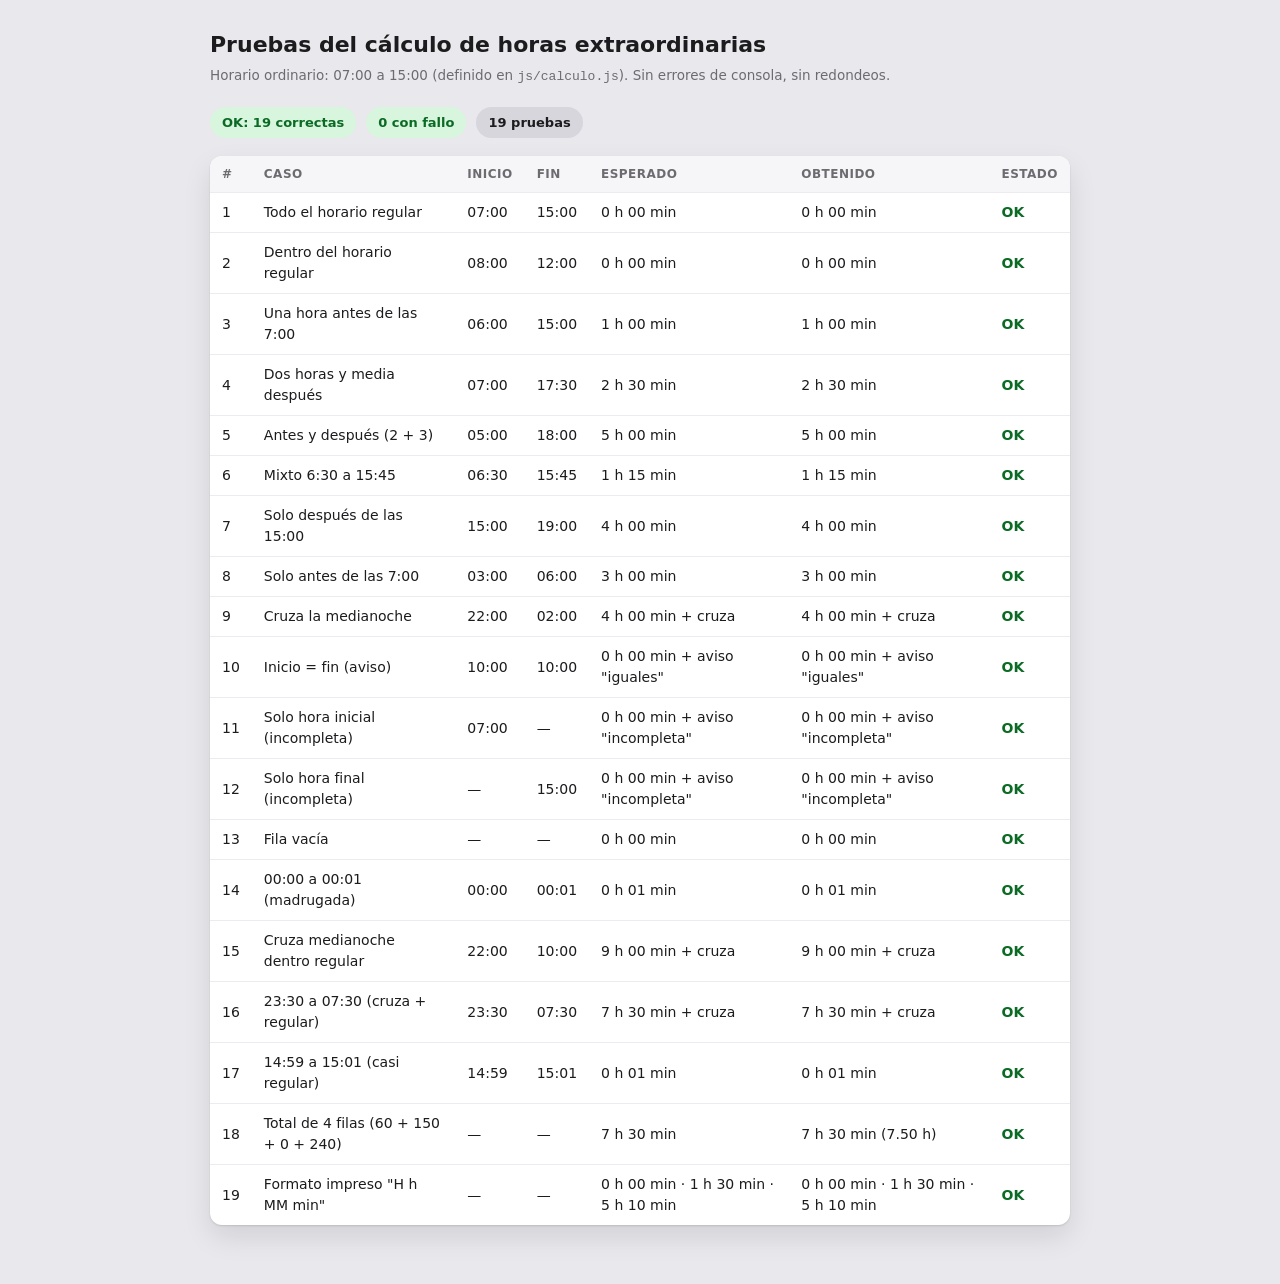
==== tests.html @ 7a3b8f40 "Formulario de horas extraordinarias CSS Herrera: calculo automatico, impresion Carta 1 hoja, offline" ====
<!DOCTYPE html>
<html lang="es-PA">
<head>
<meta charset="utf-8">
<meta name="viewport" content="width=device-width, initial-scale=1">
<title>Pruebas del cálculo — Horas Extraordinarias CSS</title>
<style>
  :root { color-scheme: light dark; }
  body {
    margin: 0; padding: 28px 18px 60px;
    font: 15px/1.5 -apple-system, BlinkMacSystemFont, "Segoe UI", system-ui, sans-serif;
    background: #e8e8ed; color: #1c1c1e;
  }
  main { max-width: 860px; margin: 0 auto; }
  h1 { font-size: 22px; margin: 0 0 4px; }
  p.sub { margin: 0 0 20px; color: #6c6c70; font-size: 13.5px; }
  .resumen { display: flex; gap: 10px; flex-wrap: wrap; margin-bottom: 18px; }
  .pildora { padding: 6px 12px; border-radius: 999px; font-weight: 600; font-size: 13px;
             background: rgba(120,120,128,.16); }
  .pildora.ok { background: #d8f5dd; color: #0b6b25; }
  .pildora.fallo { background: #ffe0dd; color: #a4181a; }
  table { width: 100%; border-collapse: collapse; background: #fff; border-radius: 12px;
          overflow: hidden; box-shadow: 0 1px 2px rgba(0,0,0,.12), 0 12px 28px rgba(0,0,0,.10); }
  th, td { padding: 9px 12px; text-align: left; font-size: 14px; border-bottom: 1px solid #ececf0; }
  th { background: #f6f6f8; font-size: 12px; text-transform: uppercase; letter-spacing: .04em; color: #6c6c70; }
  tr:last-child td { border-bottom: 0; }
  td.num { font-variant-numeric: tabular-nums; }
  .ok { color: #0b6b25; font-weight: 700; }
  .fallo { color: #a4181a; font-weight: 700; }
  code { font-family: ui-monospace, Consolas, monospace; font-size: 13px; }
  @media (prefers-color-scheme: dark) {
    body { background: #1c1c1e; color: #f5f5f7; }
    p.sub { color: #a1a1a6; }
    table { background: #2c2c2e; box-shadow: none; }
    th { background: #3a3a3c; color: #c7c7cc; }
    th, td { border-bottom-color: #3a3a3c; }
    .pildora.ok { background: #103b1c; color: #6ee787; }
    .pildora.fallo { background: #4a1512; color: #ff8a84; }
    .ok { color: #6ee787; } .fallo { color: #ff8a84; }
  }
</style>
</head>
<body>
<main>
  <h1>Pruebas del cálculo de horas extraordinarias</h1>
  <p class="sub">Horario ordinario: 07:00 a 15:00 (definido en <code>js/calculo.js</code>). Sin errores de consola, sin redondeos.</p>
  <div class="resumen" id="resumen"></div>
  <table>
    <thead>
      <tr><th>#</th><th>Caso</th><th>Inicio</th><th>Fin</th><th>Esperado</th><th>Obtenido</th><th>Estado</th></tr>
    </thead>
    <tbody id="cuerpo"></tbody>
  </table>
</main>

<script src="js/calculo.js"></script>
<script>
(function () {
  "use strict";
  var C = window.CalculoHoras;
  var cuerpo = document.getElementById("cuerpo");
  var resumen = document.getElementById("resumen");
  var html = "", n = 0, ok = 0, fallos = 0;

  function min(h, m) { return h * 60 + m; }

  function agregar(nombre, inicio, fin, esperado, opciones) {
    n++;
    opciones = opciones || {};
    var r = C.calcularMinutosExtra(inicio, fin);
    var correcto = (r.minutos === esperado);
    if (opciones.aviso !== undefined) {
      correcto = correcto && (r.aviso === opciones.aviso);
    }
    if (opciones.cruza !== undefined) {
      correcto = correcto && (r.cruzaMedianoche === opciones.cruza);
    }
    correcto ? ok++ : fallos++;
    var esperadoTxt = C.formatearDuracion(esperado) +
      (opciones.aviso ? " + aviso \"" + opciones.aviso + "\"" : "") +
      (opciones.cruza ? " + cruza" : "");
    html += "<tr>" +
      "<td class='num'>" + n + "</td>" +
      "<td>" + nombre + "</td>" +
      "<td class='num'>" + (inicio || "—") + "</td>" +
      "<td class='num'>" + (fin || "—") + "</td>" +
      "<td class='num'>" + esperadoTxt + "</td>" +
      "<td class='num'>" + C.formatearDuracion(r.minutos) +
        (r.aviso ? " + aviso \"" + r.aviso + "\"" : "") +
        (r.cruzaMedianoche ? " + cruza" : "") + "</td>" +
      "<td class='" + (correcto ? "ok" : "fallo") + "'>" + (correcto ? "OK" : "FALLO") + "</td>" +
      "</tr>";
  }

  /* --- Casos pedidos ------------------------------------------------- */
  agregar("Todo el horario regular",        "07:00", "15:00", 0);
  agregar("Dentro del horario regular",     "08:00", "12:00", 0);
  agregar("Una hora antes de las 7:00",     "06:00", "15:00", min(1, 0));
  agregar("Dos horas y media después",      "07:00", "17:30", min(2, 30));
  agregar("Antes y después (2 + 3)",        "05:00", "18:00", min(5, 0));
  agregar("Mixto 6:30 a 15:45",             "06:30", "15:45", min(1, 15));
  agregar("Solo después de las 15:00",      "15:00", "19:00", min(4, 0));
  agregar("Solo antes de las 7:00",         "03:00", "06:00", min(3, 0));
  agregar("Cruza la medianoche",            "22:00", "02:00", min(4, 0), { cruza: true });
  agregar("Inicio = fin (aviso)",           "10:00", "10:00", 0, { aviso: "iguales" });

  /* --- Casos extra de borde ------------------------------------------ */
  agregar("Solo hora inicial (incompleta)", "07:00", "",       0, { aviso: "incompleta" });
  agregar("Solo hora final (incompleta)",   "",      "15:00",  0, { aviso: "incompleta" });
  agregar("Fila vacía",                     "",      "",       0);
  agregar("00:00 a 00:01 (madrugada)",      "00:00", "00:01",  1);
  agregar("Cruza medianoche dentro regular","22:00", "10:00",  min(9, 0), { cruza: true });
  agregar("23:30 a 07:30 (cruza + regular)","23:30", "07:30",  min(7, 30), { cruza: true });
  agregar("14:59 a 15:01 (casi regular)",   "14:59", "15:01",  1);

  /* --- Total de varias filas ---------------------------------------- */
  n++;
  var varias = [
    C.calcularMinutosExtra("06:00", "15:00"),   /* 60   */
    C.calcularMinutosExtra("07:00", "17:30"),   /* 150  */
    C.calcularMinutosExtra("08:00", "12:00"),   /* 0    */
    C.calcularMinutosExtra("22:00", "02:00")    /* 240  */
  ];
  var total = C.sumarMinutosExtra(varias);
  var totalOk = (total === 450);
  totalOk ? ok++ : fallos++;
  html += "<tr>" +
    "<td class='num'>" + n + "</td>" +
    "<td>Total de 4 filas (60 + 150 + 0 + 240)</td>" +
    "<td class='num'>—</td><td class='num'>—</td>" +
    "<td class='num'>" + C.formatearDuracion(450) + "</td>" +
    "<td class='num'>" + C.formatearDuracion(total) + " (" + C.horasDecimales(total) + " h)</td>" +
    "<td class='" + (totalOk ? "ok" : "fallo") + "'>" + (totalOk ? "OK" : "FALLO") + "</td>" +
    "</tr>";

  /* --- Formato impreso ---------------------------------------------- */
  n++;
  var formatoOk = (C.formatearDuracion(0) === "0 h 00 min") &&
                  (C.formatearDuracion(90) === "1 h 30 min") &&
                  (C.formatearDuracion(310) === "5 h 10 min");
  formatoOk ? ok++ : fallos++;
  html += "<tr>" +
    "<td class='num'>" + n + "</td>" +
    "<td>Formato impreso \"H h MM min\"</td>" +
    "<td class='num'>—</td><td class='num'>—</td>" +
    "<td class='num'>0 h 00 min · 1 h 30 min · 5 h 10 min</td>" +
    "<td class='num'>" + C.formatearDuracion(0) + " · " + C.formatearDuracion(90) +
      " · " + C.formatearDuracion(310) + "</td>" +
    "<td class='" + (formatoOk ? "ok" : "fallo") + "'>" + (formatoOk ? "OK" : "FALLO") + "</td>" +
    "</tr>";

  cuerpo.innerHTML = html;
  resumen.innerHTML =
    "<span class='pildora " + (fallos ? "fallo" : "ok") + "'>" +
      (fallos ? "FALLO" : "OK") + ": " + ok + " correctas</span>" +
    "<span class='pildora " + (fallos ? "fallo" : "ok") + "'>" +
      fallos + " con fallo</span>" +
    "<span class='pildora'>" + n + " pruebas</span>";

  document.title = (fallos ? "FALLO" : "OK") + " — Pruebas del cálculo";
})();
</script>
</body>
</html>
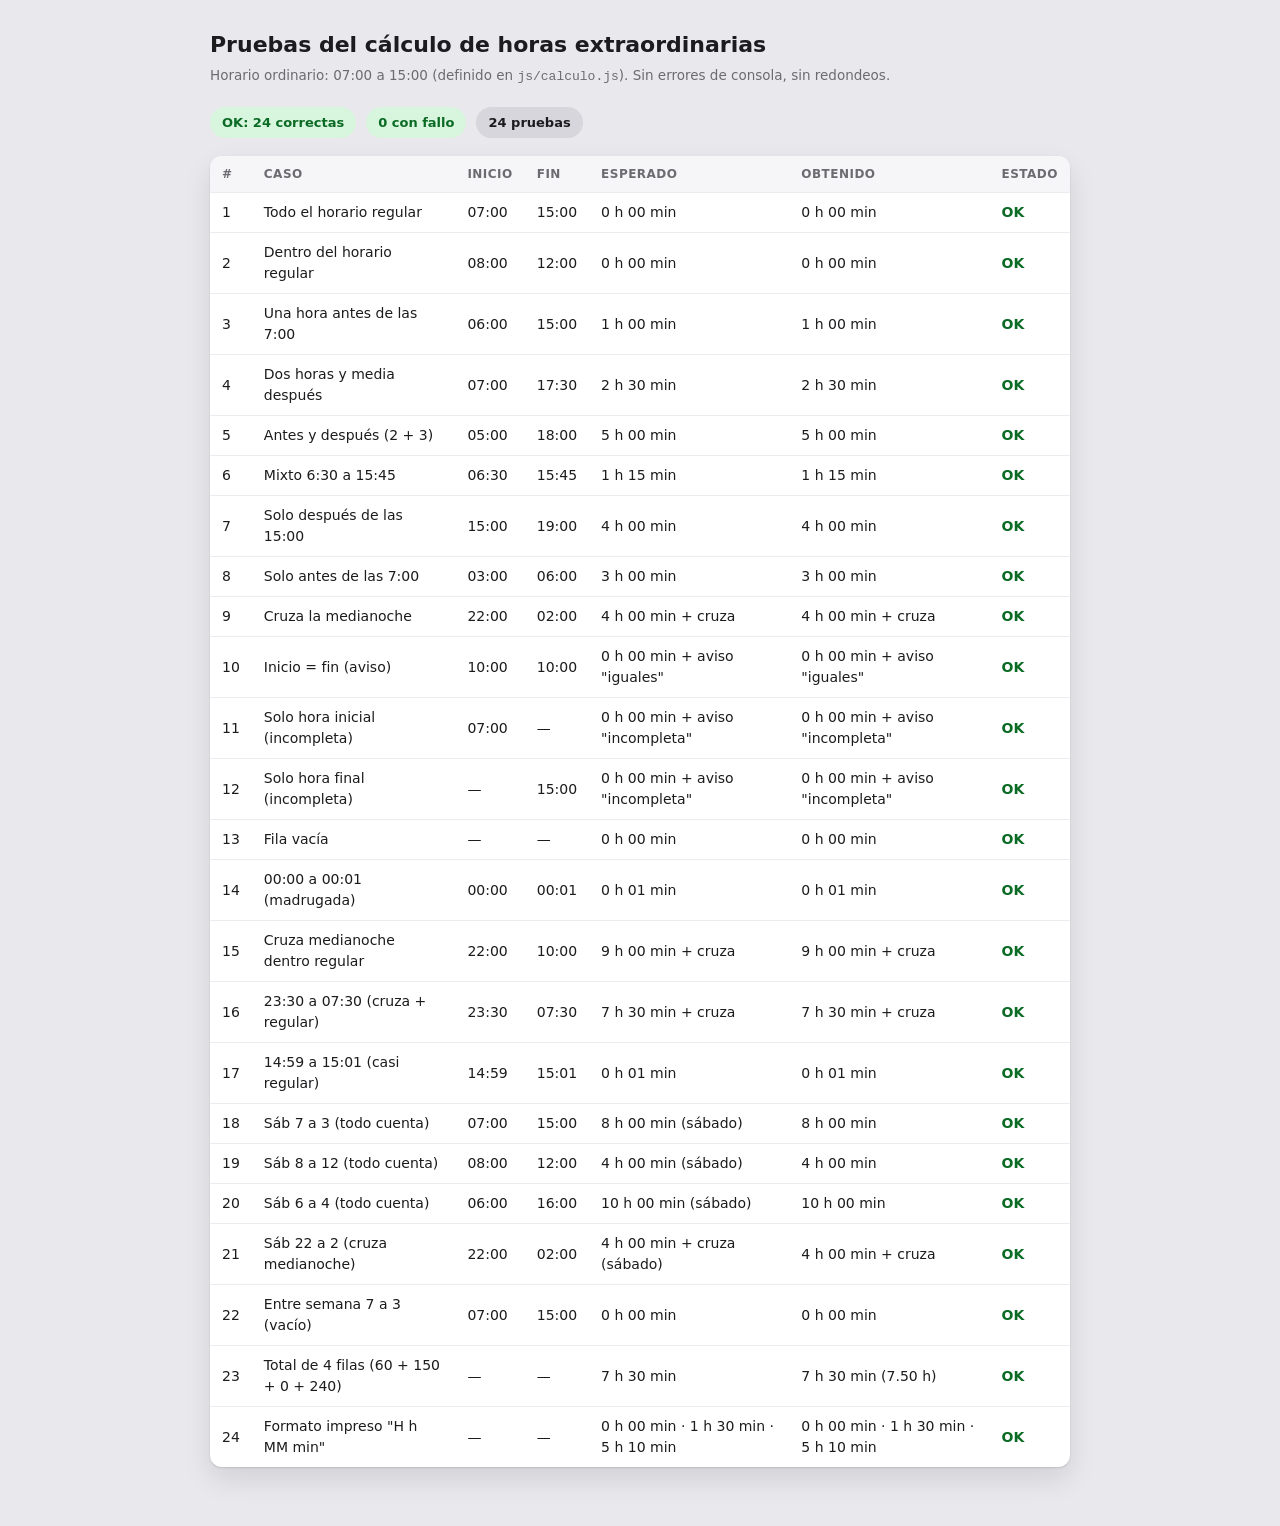
==== commit 7116eb85: "Sabado: todas las horas trabajadas cuentan como extra (detectado del campo fecha) + 5 pruebas nuevas" ====
--- a/tests.html
+++ b/tests.html
@@ -67,7 +67,7 @@
   function agregar(nombre, inicio, fin, esperado, opciones) {
     n++;
     opciones = opciones || {};
-    var r = C.calcularMinutosExtra(inicio, fin);
+    var r = C.calcularMinutosExtra(inicio, fin, undefined, undefined, !!opciones.sabado);
     var correcto = (r.minutos === esperado);
     if (opciones.aviso !== undefined) {
       correcto = correcto && (r.aviso === opciones.aviso);
@@ -78,7 +78,8 @@
     correcto ? ok++ : fallos++;
     var esperadoTxt = C.formatearDuracion(esperado) +
       (opciones.aviso ? " + aviso \"" + opciones.aviso + "\"" : "") +
-      (opciones.cruza ? " + cruza" : "");
+      (opciones.cruza ? " + cruza" : "") +
+      (opciones.sabado ? " (sábado)" : "");
     html += "<tr>" +
       "<td class='num'>" + n + "</td>" +
       "<td>" + nombre + "</td>" +
@@ -112,6 +113,14 @@
   agregar("Cruza medianoche dentro regular","22:00", "10:00",  min(9, 0), { cruza: true });
   agregar("23:30 a 07:30 (cruza + regular)","23:30", "07:30",  min(7, 30), { cruza: true });
   agregar("14:59 a 15:01 (casi regular)",   "14:59", "15:01",  1);
+
+  /* --- Sábado: todas las horas trabajadas cuentan como extra --------- */
+  agregar("Sáb 7 a 3 (todo cuenta)",          "07:00", "15:00",  min(8, 0),  { sabado: true });
+  agregar("Sáb 8 a 12 (todo cuenta)",         "08:00", "12:00",  min(4, 0),  { sabado: true });
+  agregar("Sáb 6 a 4 (todo cuenta)",          "06:00", "16:00",  min(10, 0), { sabado: true });
+  agregar("Sáb 22 a 2 (cruza medianoche)",    "22:00", "02:00",  min(4, 0),  { sabado: true, cruza: true });
+  /* Entre semana con misma fecha vacía: se mantiene la regla 7–3 */
+  agregar("Entre semana 7 a 3 (vacío)",       "07:00", "15:00",  0);
 
   /* --- Total de varias filas ---------------------------------------- */
   n++;
